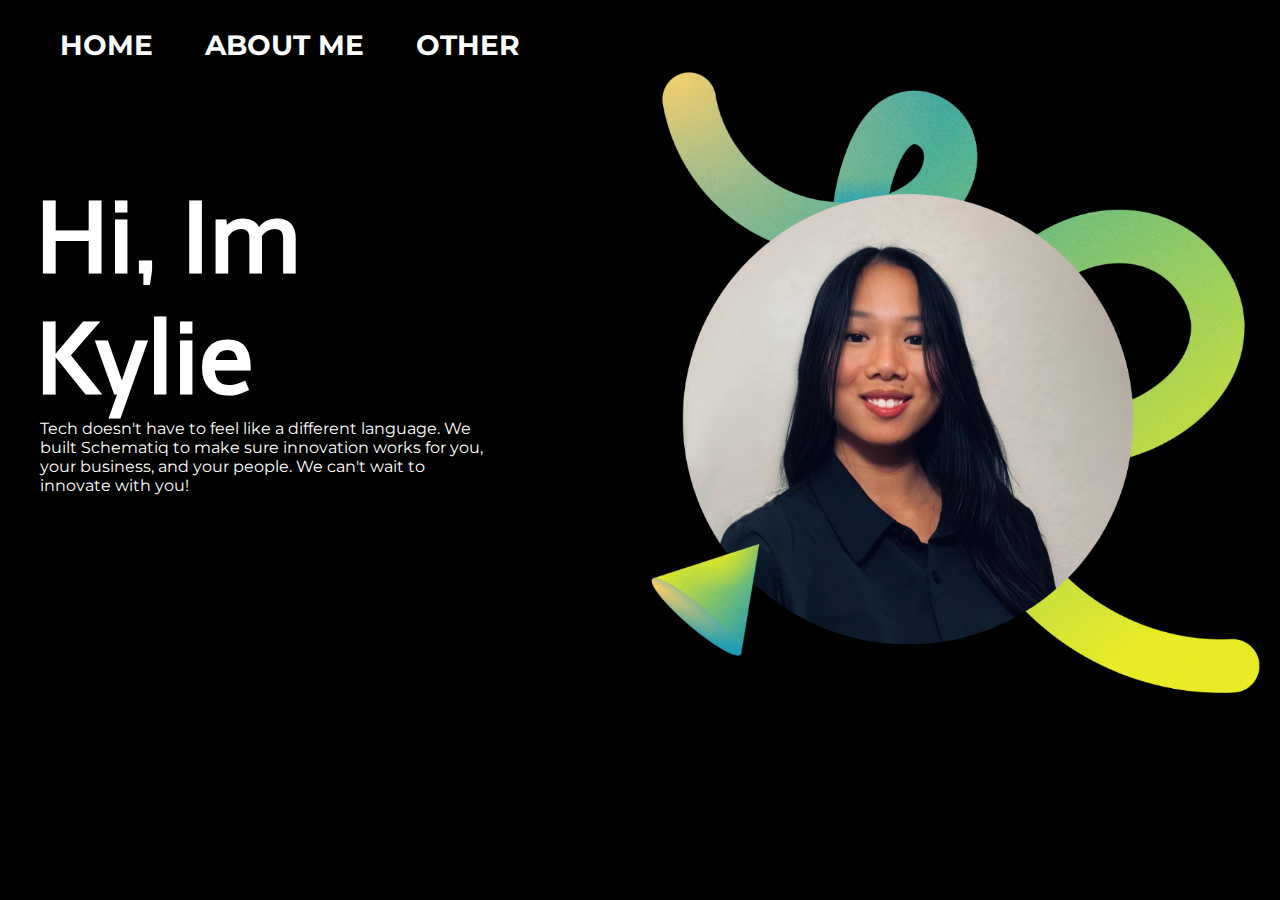
==== src/index.html @ 0d13eefa "set up initail mock up home page" ====
<!DOCTYPE html>
<html>
    <head>
        <title>Kylie Lallak</title>
        <link rel="stylesheet" href="styles.css">
        <link rel="icon" href="personal-page-favicon.png"

        <!-- Telex and montserrat fonts from google fonts-->
        <link rel="preconnect" href="https://fonts.googleapis.com">
        <link rel="preconnect" href="https://fonts.gstatic.com" crossorigin>
        <link href="https://fonts.googleapis.com/css2?family=Montserrat:wght@300;400;500&family=Telex&display=swap" rel="stylesheet">

    </head>

    <body>

        <div id="navbar">
            <div class="nav">HOME</div>
            <div class="nav">ABOUT ME</div>
            <div class="nav">OTHER</div>
        </div>

        <div id="main-page">

            <div id="main-text">
                <div id="main-name">
                    Hi, Im Kylie
                </div>

                <div id="main-desc">
                    Tech doesn't have to feel like a different language. We built Schematiq to make sure innovation works for you, your business, and your people. 
                    We can't wait to innovate with you!
                </div>

            </div>


                <img  id="main-image" src="photo-main.png">
              
            

           
            

        </div>
       


    </body>


</html>
---- src/styles.css ----
body{
    background-color: black;
}
#navbar{
    margin-top:28px;
    margin-left:28px;

}
.nav{
    color:white;
    font-family: 'Montserrat', sans-serif;
    display: inline;
    font-size: 28px;
    padding:24px;
    font-weight: bold;
}

#main-page > div {
   
    color:white;

}

#main-name{
    font-size: 100px;
    font-weight: 600;
    margin-left:28px;
    margin-top:115px;
    font-family: 'Telex', sans-serif;
}

#main-desc{
    font-family: 'Montserrat', sans-serif;
    max-width: 450px;
    margin-left: 32px;

}
#main-page{
    display: flex;
}

#main-image{
    width:50%;
    height:auto;
    float:right;
    margin-left:150px;
}
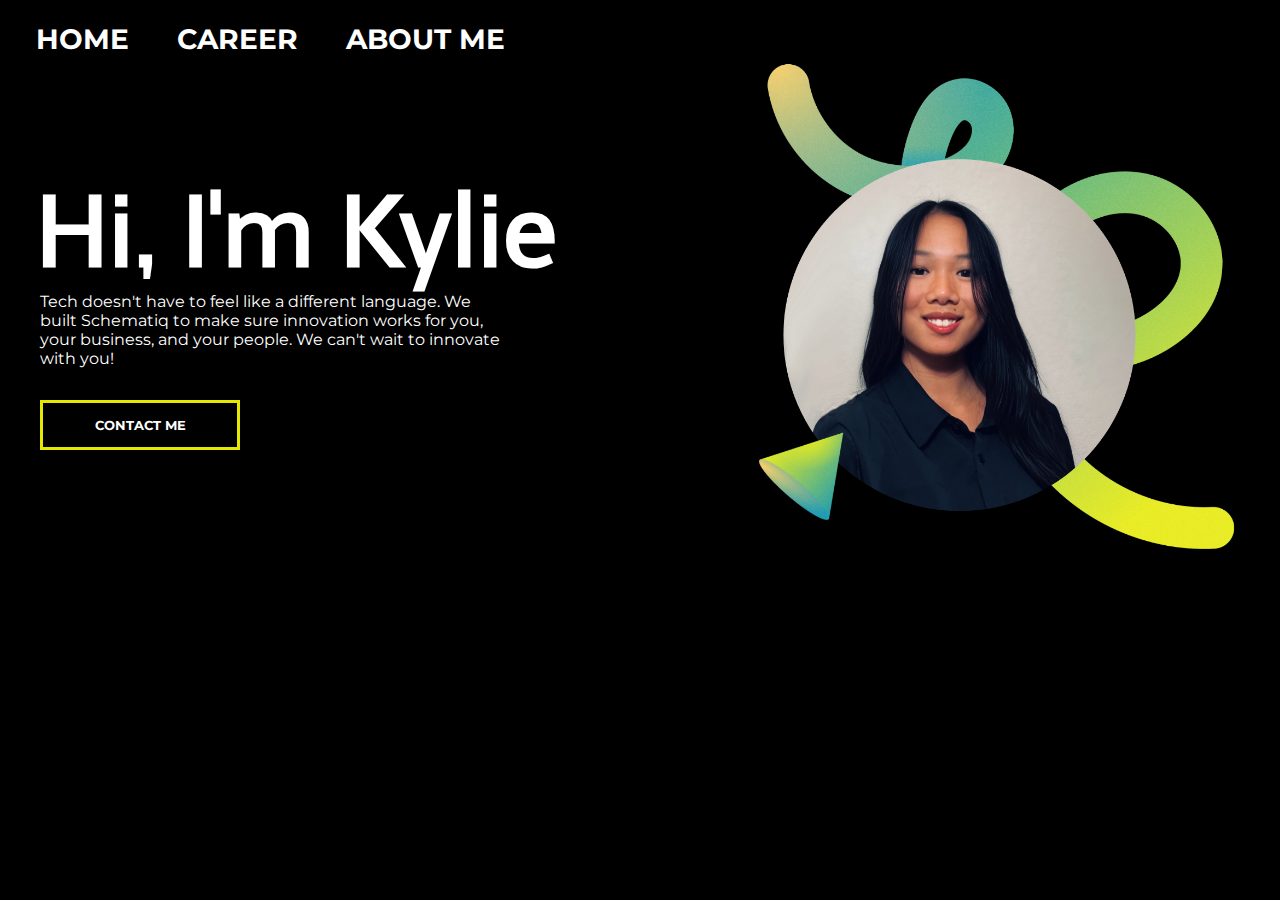
==== commit eca57f56: "improved responsive layout; added functional contact me button; created navigation bar animation and" ====
--- a/src/index.html
+++ b/src/index.html
@@ -1,46 +1,71 @@
 <!DOCTYPE html>
-<html>
+<html lang="en">
     <head>
         <title>Kylie Lallak</title>
         <link rel="stylesheet" href="styles.css">
-        <link rel="icon" href="personal-page-favicon.png"
+        <link rel="icon" href="personal-page-favicon.png">
+        <meta name="viewport" content="width=device-width, initial-scale=1">
+        <meta charset="utf-8">
 
         <!-- Telex and montserrat fonts from google fonts-->
         <link rel="preconnect" href="https://fonts.googleapis.com">
         <link rel="preconnect" href="https://fonts.gstatic.com" crossorigin>
         <link href="https://fonts.googleapis.com/css2?family=Montserrat:wght@300;400;500&family=Telex&display=swap" rel="stylesheet">
+        
 
     </head>
 
     <body>
 
         <div id="navbar">
-            <div class="nav">HOME</div>
-            <div class="nav">ABOUT ME</div>
-            <div class="nav">OTHER</div>
+            <div class="nav-link"> <a href="index.html">HOME</a></div>
+            <div class="nav-link"><a href="career.html">CAREER</a></div>
+            <div class="nav-link"><a href="aboutme.html">ABOUT ME</a></div>
         </div>
+
+
+
 
         <div id="main-page">
 
             <div id="main-text">
                 <div id="main-name">
-                    Hi, Im Kylie
+                    Hi, I'm Kylie
                 </div>
 
                 <div id="main-desc">
                     Tech doesn't have to feel like a different language. We built Schematiq to make sure innovation works for you, your business, and your people. 
-                    We can't wait to innovate with you!
+                    We can't wait to innovate with you! <br>
+                    <a href="mailto:kylieraelallak@gmail.com" target="_blank">
+                        <button id="contact-me-button">CONTACT ME</button>
+                    </a>
                 </div>
+
 
             </div>
 
+            <div>
+                <img  id="main-image" src="photo-main.png">
 
-                <img  id="main-image" src="photo-main.png">
+            </div>
+              
               
             
 
            
             
+
+        </div>
+
+        <div id="footer">
+            <div id="footer-text"> GET SOCIAL --------</div>
+
+            <div id="social-icon-container">
+                <div class="social-icon"></div>
+                <div class="social-icon"></div>
+                <div class="social-icon"></div>
+
+            </div>
 
         </div>
        
--- a/src/styles.css
+++ b/src/styles.css
@@ -1,47 +1,236 @@
-body{
-    background-color: black;
+
+
+/* Normal desktop screen size */
+@media (min-width: 931px){
+    body{
+        background-color: black;
+    }
+    /*navbar container*/
+    #navbar{
+        display:flex;
+        flex-direction: row; 
+        flex-wrap: wrap;
+        justify-content:flex-start;
+        margin-left: 28px;
+        margin-top:22px;
+       
+    }
+    /* nav bar items*/
+    .nav-link{
+        color:white;
+        font-family: 'Montserrat', sans-serif;
+        font-size: 28px;
+        font-weight: bold;
+        margin-right:48px;
+    }
+    a{
+        text-decoration: none;
+        color:white;
+        position: relative;
+    }
+
+    /* nav bar hover animation*/
+    .nav-link a:after{
+        content: "";
+        position: absolute;
+        background-color: #e5e900;
+        height:3px;
+        width:0%;
+        left:0;
+        bottom:-10px;
+        transition: 0.3s;
+    }
+    .nav-link a:hover{
+        width:100%;
+
+    }
+    .nav-link  a:hover:after{
+        width:100%;
+    }
+     
+    /* Container for main text and image*/
+    #main-page{
+        display: flex;
+    }
+    
+    /*turns all main text white*/
+    #main-page > div {
+       
+        color:white;
+    
+    }
+    
+    #main-name{
+        font-size: 100px;
+        font-weight: 600;
+        margin-left:28px;
+        margin-top:115px;
+        font-family: 'Telex', sans-serif;
+        width:100%;
+    }
+    
+    #main-desc{
+        font-family: 'Montserrat', sans-serif;
+       /* max-width: 450px;*/
+       max-width:60%;
+        margin-left: 32px;
+    
+    }
+    #contact-me-button{
+        font-family: 'Montserrat', sans-serif ;
+        margin-top: 32px;
+        text-align: center;
+        color:white;
+        width:200px;
+        padding:14px 20px 14px 20px;
+        background-color: black;
+        border:3px solid;
+        border-color: #e5e900;
+        font-weight: bold;
+        
+    }
+    #contact-me-button:hover{
+        
+        -webkit-transform: scale(1.1);
+        transform:scale(1.1);
+
+    }
+   
+    
+    #main-image{
+        width: 100%;
+        height:auto;
+        float:right;
+        margin-right:28px;
+      
+    }
+    
+
+
 }
-#navbar{
-    margin-top:28px;
-    margin-left:28px;
-
-}
-.nav{
-    color:white;
-    font-family: 'Montserrat', sans-serif;
-    display: inline;
-    font-size: 28px;
-    padding:24px;
-    font-weight: bold;
-}
-
-#main-page > div {
+
+/* smaller desktop size*/
+@media (max-width: 930px){
+
+    body{
+        background-color: black;
+    }
+    
+    
+    /*navbar container*/
+    #navbar{
+        display:flex;
+        flex-direction: row; 
+        justify-content:flex-start;
+        margin-left: 28px;
+        margin-top:22px;
+       
+    }
+    /* nav bar items*/
+    .nav-link{
+        color:white;
+        font-family: 'Montserrat', sans-serif;
+        font-size: 28px;
+        font-weight: bold;
+        margin-right:48px;
+       
+    }
+
+    a{
+        text-decoration: none;
+        color:white;
+    }
+
+    a{
+        text-decoration: none;
+        color:white;
+        position: relative;
+    }
+
+    /* nav bar hover animation*/
+    .nav-link a:after{
+        content: "";
+        position: absolute;
+        background-color: #e5e900;
+        height:3px;
+        width:0%;
+        left:0;
+        bottom:-10px;
+        transition: 0.3s;
+    }
+    .nav-link a:hover{
+        width:100%;
+
+    }
+    .nav-link  a:hover:after{
+        width:100%;
+    }
+
+     /* main text and main image container*/
+     #main-page{
+        display: flex;
+        flex-direction:column;
+        
+    
+    }
+
+      /* turns all text in main body white*/
+      #main-page > div {
+       
+        color:white;
+    
+    }
+
    
-    color:white;
-
-}
-
-#main-name{
-    font-size: 100px;
-    font-weight: 600;
-    margin-left:28px;
-    margin-top:115px;
-    font-family: 'Telex', sans-serif;
-}
-
-#main-desc{
-    font-family: 'Montserrat', sans-serif;
-    max-width: 450px;
-    margin-left: 32px;
-
-}
-#main-page{
-    display: flex;
-}
-
-#main-image{
-    width:50%;
-    height:auto;
-    float:right;
-    margin-left:150px;
+    #main-image{
+    
+    
+        height:auto;
+        margin-left:28px;
+        margin-top:12px;
+        max-width: 70%;
+       
+    }
+
+    /* container for main name and main description*/
+    #main-text{
+        margin-left:28px;
+        color:white;
+    }
+
+    #main-name{
+        font-size: 100px;
+        font-weight: 600;
+        margin-left:28px;
+        margin-top:115px;
+        font-family: 'Telex', sans-serif;
+    }
+    
+    #main-desc{
+        font-family: 'Montserrat', sans-serif;
+        max-width: 450px;
+        margin-left: 32px;
+    
+    }
+
+    #contact-me-button{
+        font-family: 'Montserrat', sans-serif ;
+        margin-top: 32px;
+        text-align: center;
+        color:white;
+        width:200px;
+        padding:14px 20px 14px 20px;
+        background-color: black;
+        border:3px solid;
+        border-color: #e5e900;
+        font-weight: bold;
+        margin-bottom:18px;
+        
+    }
+    #contact-me-button:hover{
+        
+        -webkit-transform: scale(1.1);
+        transform:scale(1.1);
+
+    }
 }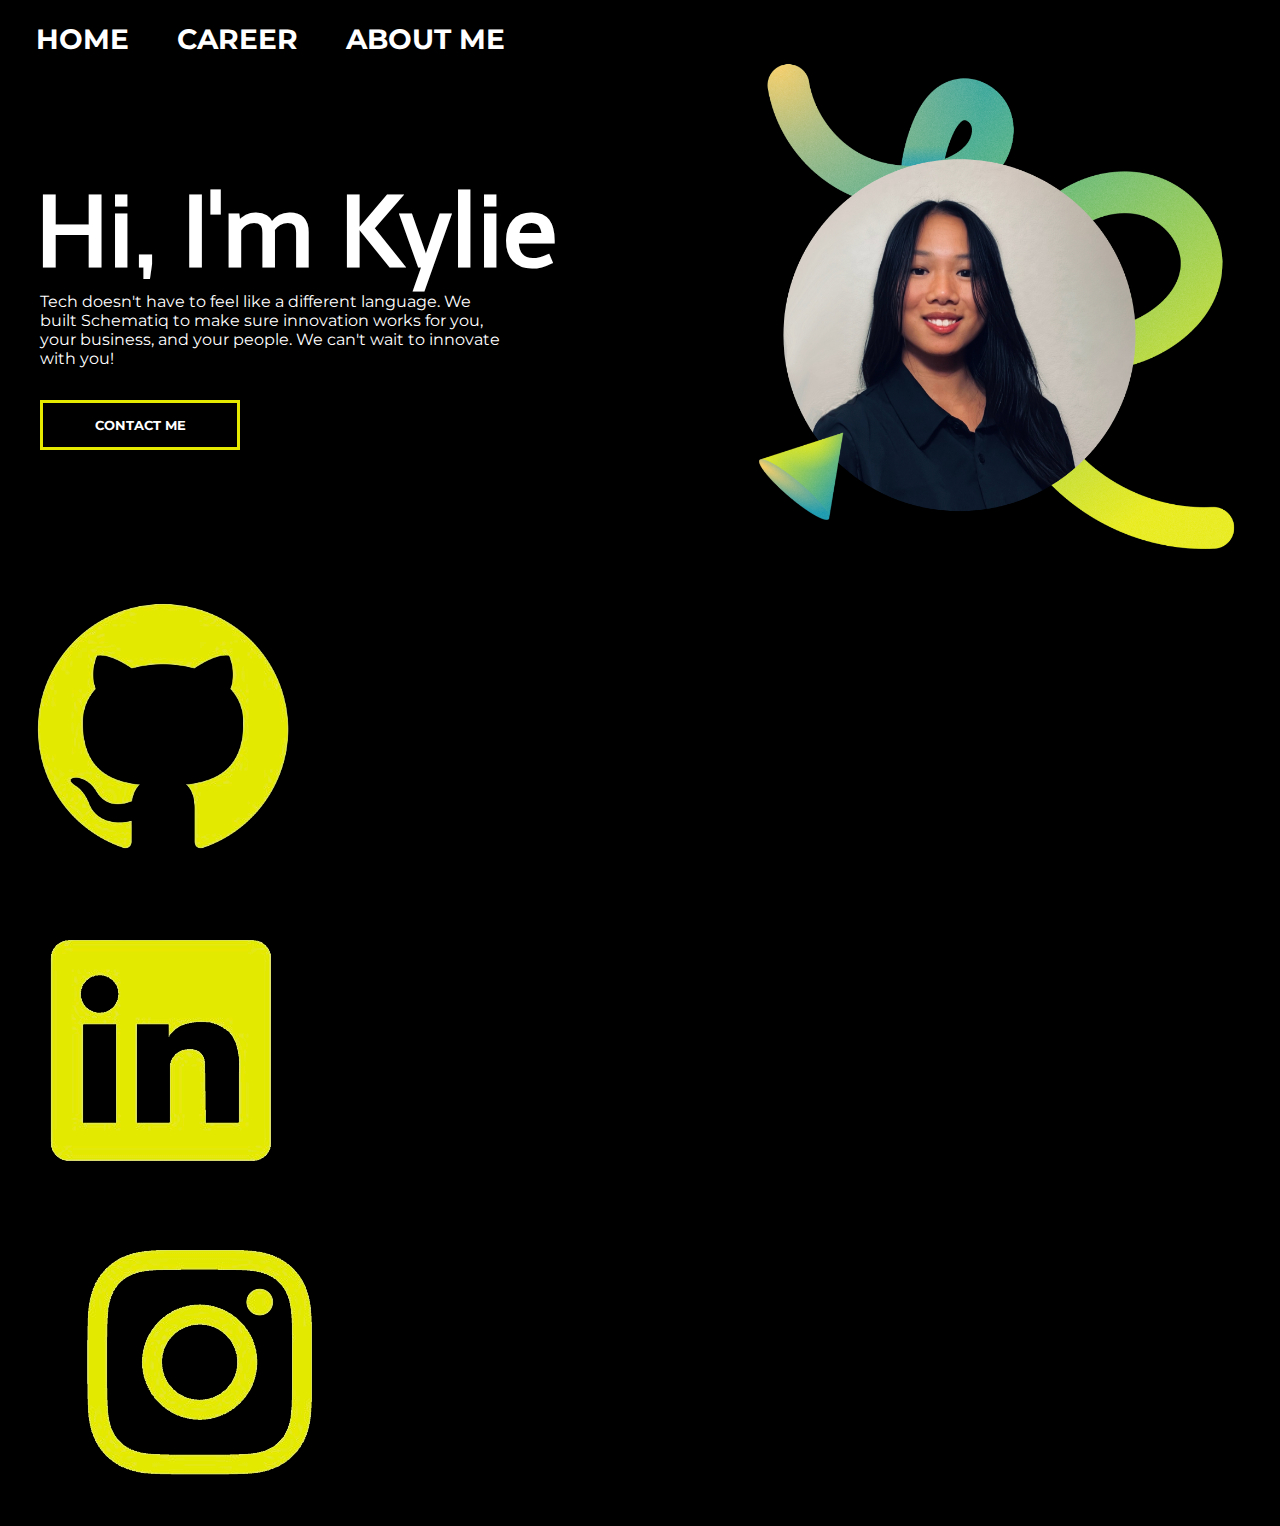
==== commit 9e7e375a: "added about me and career page, made career and home page have a fully responsive layout and designe" ====
--- a/src/index.html
+++ b/src/index.html
@@ -58,12 +58,29 @@
         </div>
 
         <div id="footer">
-            <div id="footer-text"> GET SOCIAL --------</div>
+            <div id="footer-text"> GET SOCIAL </div>
+           
 
             <div id="social-icon-container">
-                <div class="social-icon"></div>
-                <div class="social-icon"></div>
-                <div class="social-icon"></div>
+                <div class="social-icon">
+                    <a href="https://github.com/Kylie-Lallak" target="_blank"> <img class="icon-image" src="github.png">
+                    </a>
+                </div>
+                <div class="social-icon">
+                    <a href="https://www.linkedin.com/in/kylie-lallak" target="_blank"> <img  class="icon-image" src="linkedin.png">
+                    </a>
+                </div>
+               
+                <div class="social-icon">
+                    <a href="https://www.instagram.com/kylie.lallak/" target="_blank"> <img  class="icon-image" src="instagram.png">
+                    </a>
+                </div>
+            </div>
+
+
+
+
+        </div>
 
             </div>
 
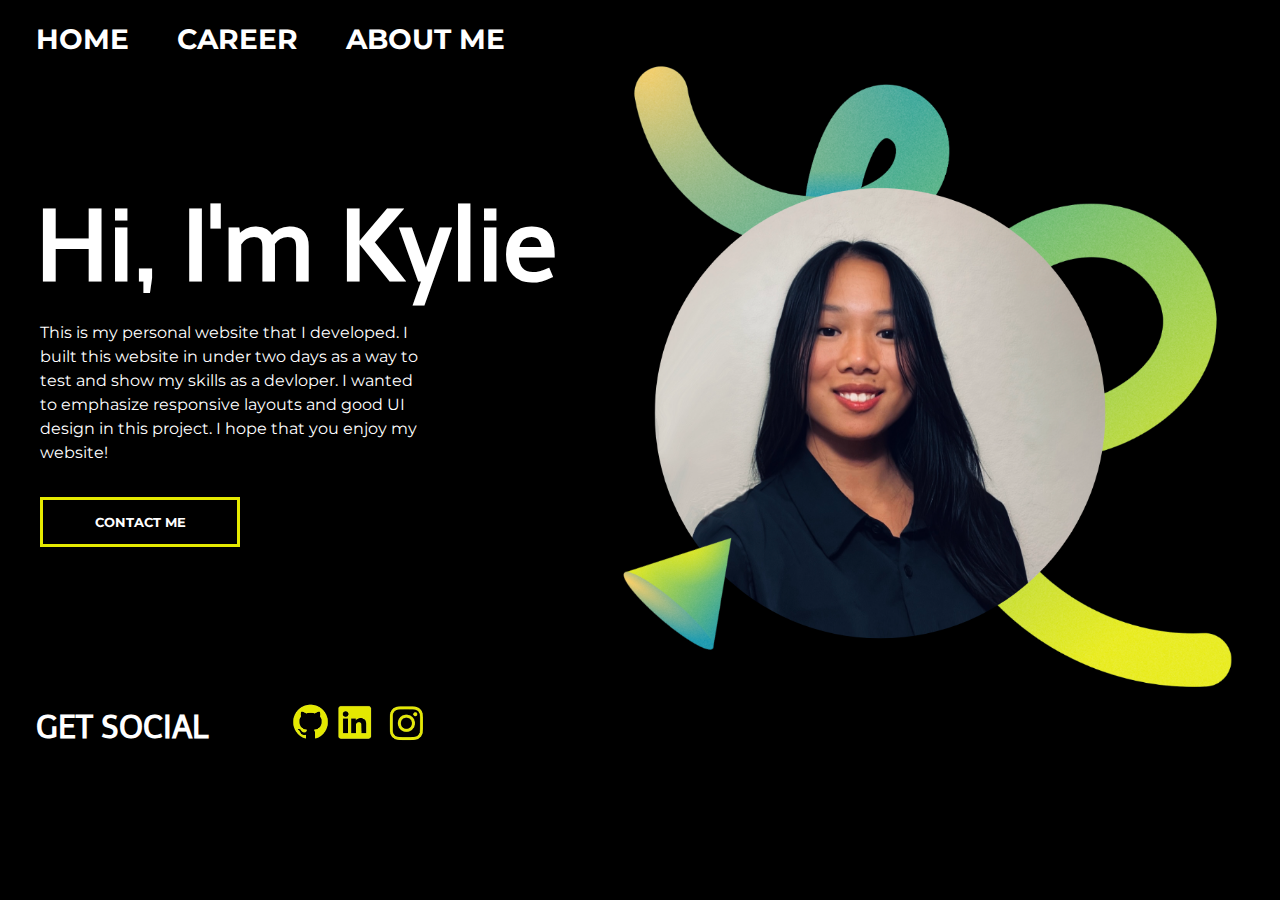
==== commit 25e2843c: "added main content to about me page and updated home page description" ====
--- a/src/index.html
+++ b/src/index.html
@@ -34,8 +34,7 @@
                 </div>
 
                 <div id="main-desc">
-                    Tech doesn't have to feel like a different language. We built Schematiq to make sure innovation works for you, your business, and your people. 
-                    We can't wait to innovate with you! <br>
+                    This is my personal website that I developed. I built this website in under two days as a way to test and show my skills as a devloper. I wanted to emphasize responsive layouts and good UI design in this project. I hope that you enjoy my website! <br>
                     <a href="mailto:kylieraelallak@gmail.com" target="_blank">
                         <button id="contact-me-button">CONTACT ME</button>
                     </a>
--- a/src/styles.css
+++ b/src/styles.css
@@ -52,7 +52,10 @@
     #main-page{
         display: flex;
     }
-    
+    #main-text{
+        max-width:50%;
+        line-height: 1.5;
+    }
     /*turns all main text white*/
     #main-page > div {
        
@@ -104,13 +107,53 @@
         margin-right:28px;
       
     }
+    #footer{
+        display:flex;
+        flex-direction: row;
+        align-items: flex-end;
+        justify-content: flex-start;
+       
+      
+    }
+    #footer-text{
+        color:white;
+        font-family: 'Telex', sans-serif;
+        margin-left:28px;
+        font-weight: 800;
+        font-size: 32px;
+        line-height: 25px;
+
+
+    
+        width:20%;
+  
+
+    }
+  
+    #social-icon-container{
+        display: flex;
+        align-items: flex-end;
+        justify-content: flex-start;
+        margin-bottom:-10px;
+   
+       
+    }
+    .icon-image{
+        height:45px;
+        width:auto;
+        
+    }
+    .icon-image:hover{
+        -webkit-transform: scale(1.1);
+        transform:scale(1.1);
+    }
     
 
 
 }
 
 /* smaller desktop size*/
-@media (max-width: 930px){
+@media  (max-width: 930px) and (min-width:727px){
 
     body{
         background-color: black;
@@ -233,4 +276,197 @@
         transform:scale(1.1);
 
     }
+    #footer{
+        display:flex;
+        flex-direction: row;
+        align-items: flex-end;
+  
+        justify-content: flex-start;
+        margin-top:115px;
+      
+    }
+    #footer-text{
+        color:white;
+        font-family: 'Telex', sans-serif;
+        margin-left:28px;
+        font-weight: 800;
+        font-size: 32px;
+        line-height: 25px;
+
+
+    
+        width:20%;
+  
+
+    }
+  
+    #social-icon-container{
+        display: flex;
+        align-items: flex-end;
+        justify-content: flex-start;
+        margin-bottom:-10px;
+   
+       
+    }
+    .icon-image{
+        height:45px;
+        width:auto;
+        
+    }
+    .icon-image:hover{
+        -webkit-transform: scale(1.1);
+        transform:scale(1.1);
+    }
+}
+
+@media (max-width:726px){
+    body{
+        background-color: black;
+    }
+    #navbar{
+        display:flex;
+        flex-direction: row; 
+       
+        justify-content:flex-start;
+    
+        margin-top:22px;
+        margin-left:22px;
+       
+    }
+    /* nav bar items*/
+    .nav-link{
+        color:white;
+        font-family: 'Montserrat', sans-serif;
+        font-size: 22px;
+        font-weight: bold;
+        margin-right:28px;
+    }
+    a{
+        text-decoration: none;
+        color:white;
+        position: relative;
+    }
+
+    /* nav bar hover animation*/
+    .nav-link a:after{
+        content: "";
+        position: absolute;
+        background-color: #e5e900;
+        height:3px;
+        width:0%;
+        left:0;
+        bottom:-10px;
+        transition: 0.3s;
+    }
+    .nav-link a:hover{
+        width:100%;
+
+    }
+    .nav-link  a:hover:after{
+        width:100%;
+    }
+    #main-page{
+        display: flex;
+        flex-direction:column;
+        
+    
+    }
+
+      /* turns all text in main body white*/
+      #main-page > div {
+       
+        color:white;
+    
+    }
+
+   
+    #main-image{
+    
+    
+        height:auto;
+        margin-left:28px;
+        margin-top:12px;
+        max-width: 70%;
+       
+    }
+
+    /* container for main name and main description*/
+    #main-text{
+        margin-left:28px;
+        color:white;
+    }
+
+    #main-name{
+        font-size: 100px;
+        font-weight: 600;
+        margin-left:28px;
+        margin-top:115px;
+        font-family: 'Telex', sans-serif;
+    }
+    
+    #main-desc{
+        font-family: 'Montserrat', sans-serif;
+        max-width: 450px;
+        margin-left: 32px;
+    
+    }
+
+    #contact-me-button{
+        font-family: 'Montserrat', sans-serif ;
+        margin-top: 32px;
+        text-align: center;
+        color:white;
+        width:200px;
+        padding:14px 20px 14px 20px;
+        background-color: black;
+        border:3px solid;
+        border-color: #e5e900;
+        font-weight: bold;
+        margin-bottom:18px;
+        
+    }
+    #contact-me-button:hover{
+        
+        -webkit-transform: scale(1.1);
+        transform:scale(1.1);
+
+    }
+    #footer{
+        display:flex;
+        flex-direction: column;
+        float:left;
+        margin-left:22px;
+    }
+    
+    #footer-text{
+        color:white;
+        font-family: 'Telex', sans-serif;
+        font-weight: 800;
+        font-size: 32px;
+        line-height: 25px;
+        float:left;
+        margin-bottom:12px;
+        width:20%;
+  
+
+    }
+  
+    #social-icon-container{
+        display: flex;
+   
+        margin-bottom:-10px;
+        float:left;
+   
+       
+    }
+    .icon-image{
+        height:45px;
+        width:auto;
+        
+    }
+    .icon-image:hover{
+        -webkit-transform: scale(1.1);
+        transform:scale(1.1);
+    }
+
 }